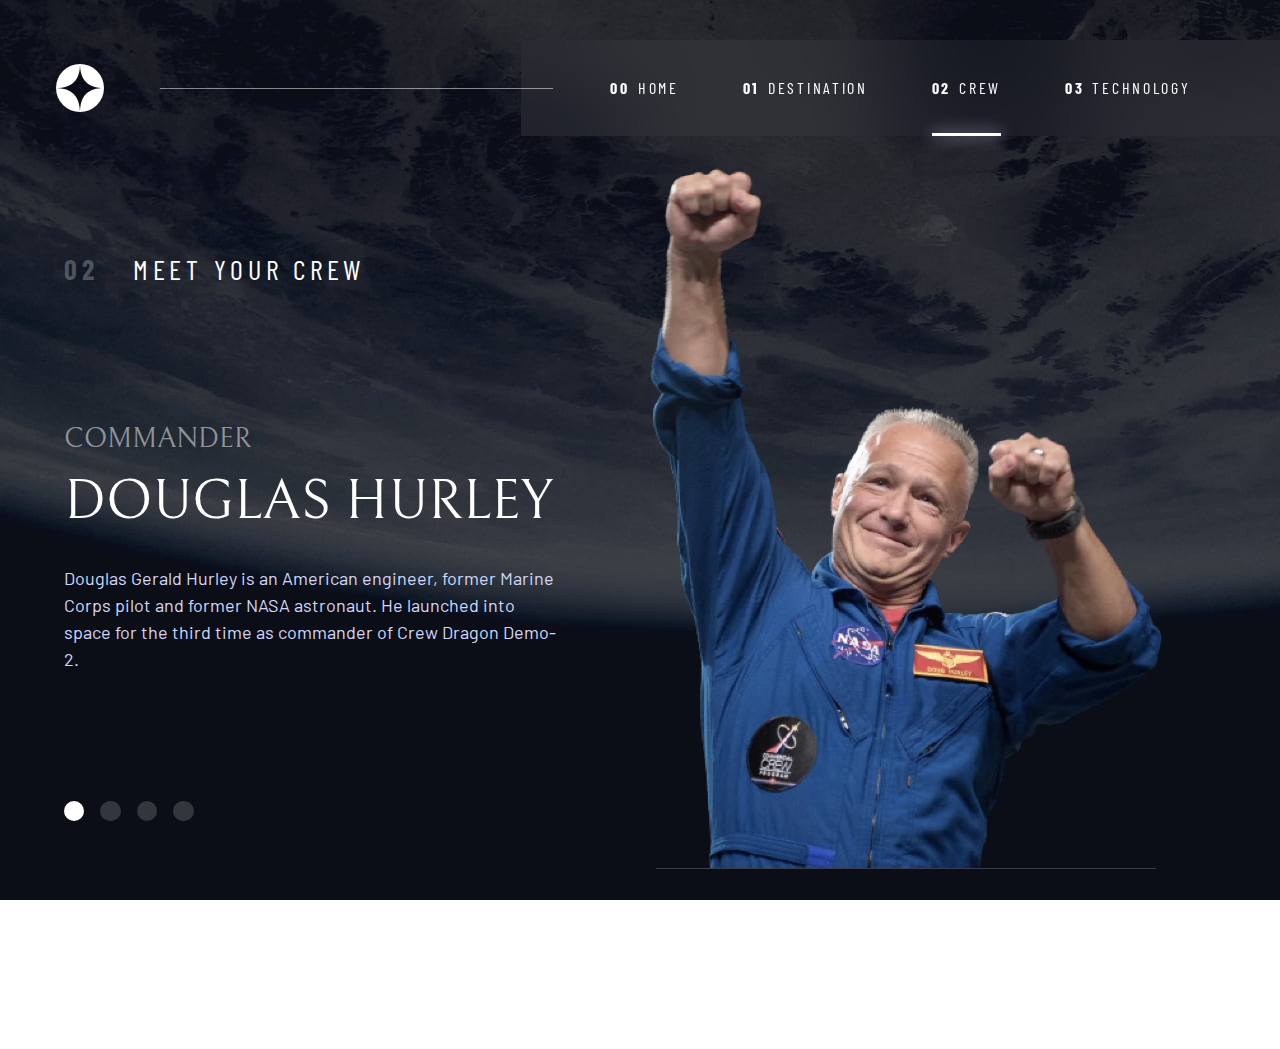
==== crew.html @ e9ac72f6 "complete the crew page" ====
<!DOCTYPE html>
<html lang="en">

<head>
  <meta charset="UTF-8">
  <meta name="viewport" content="width=device-width, initial-scale=1.0">
  <link rel="stylesheet" href="styles/styles.css">
  <link rel="icon" type="image/png" sizes="32x32" href="./assets/favicon-32x32.png">
  <script src="javascript/navigation.js" defer></script>
  <script src="javascript/destination.js" defer></script>
  <title>Frontend Mentor | Space tourism website</title>
</head>

  <body class="crew">
    <a href="#main-content" class="skip-to-content bg-white text-dark">Skip to main content</a>
    <header class="primary-header flex">
      <div>
        <!-- Must put the dimensions of images so the browser knows the aspect ratio-->
        <img src="assets/shared/logo.svg" class="logo" alt="White Circle Logo" width="40px" height="40px">
      </div>
      <!-- For accessibility we should always put the toggle button inside the nav element -->
      <nav role="navigation" aria-label="primary navigation">
        <button id='menu-trigger' class="menu-trigger click-target-helper" aria-controls="primary-navigation"
          aria-haspopup="true" aria-expanded="false" tabindex="0">
          <span class="sr-only">Open Menu</span>
        </button>
        <ul id="primary-navigation-list" class="primary-navigation-list underline-indicators  | flex">
          <li><a class="uppercase text-white letter-spacing-2" href="index.html"><span
                aria-hidden="true">00</span>Home</a> </li>
          <li ><a class=" uppercase text-white letter-spacing-2" href="destination.html"><span
                aria-hidden="true">01</span>Destination</a></li>
          <li class="active"><a class="uppercase text-white letter-spacing-2" href="crew.html"><span aria-hidden="true">02</span>Crew</a>
          </li>
          <li><a class="uppercase text-white letter-spacing-2" href="technology.html"><span
                aria-hidden="true">03</span>Technology</a></li>
        </ul>
      </nav>
    </header>
    <!-- every page must have a main element -->
    <main id="main-content" class="grid-container grid-container--crew | flow">
      <h1 class="numbered-title ff-sans-cond fs-500 uppercase text-white letter-spacing-1"><span aria-hidden="true">02</span>
  Meet your crew</h1>
      <picture class="crew-image width-100">
        <source srcset="assets/crew/image-douglas-hurley.webp" type="image/webp">
        <img src="assets/crew/image-douglas-hurley.png" alt="Moon in Space" width="514px" height="700px">
      </picture>
      <div class="dot-buttons | flex">
        <button class="dot-button" aria-selected="true"><span class="sr-only">Slide title</span></button>
        <button class="dot-button" aria-selected="false"><span class="sr-only">Slide title</span></button>
        <button class="dot-button" aria-selected="false"><span class="sr-only">Slide title</span></button>
        <button class="dot-button" aria-selected="false"><span class="sr-only">Slide title</span></button>
      </div>
      <article class="crew-meta | flow">
        <header class="flow" data-flow-size="space-1">
          <h2 class="fs-500 uppercase ff-serif text-white-50">Commander</h2>
          <p class="fs-700 uppercase ff-serif no-wrap">Douglas Hurley</p>
        </header>
        <p class="text-accent"> Douglas Gerald Hurley is an American engineer, former Marine Corps pilot
    and former NASA astronaut. He launched into space for the third time as
    commander of Crew Dragon Demo-2.</p>
      </article>

    </main>
  </body>
</html>
---- styles/styles.css ----
/* Box sizing rules */
*,
*::before,
*::after {
  -webkit-box-sizing: border-box;
          box-sizing: border-box;
}

/* Remove default margin */
* {
  margin: 0;
}

/* Avoid text overflow */
/* Remove list styles on ul, ol elements with a list role, which suggests default styling will be removed */
ul[role=list],
ol[role=list] {
  list-style: none;
}

/* Set core root defaults */
html:focus-within {
  scroll-behavior: smooth;
}

/* Set core body defaults */
html, body {
  height: 100%;
}

body {
  text-rendering: optimizeSpeed;
  -webkit-font-smoothing: antialiased;
}

/* A elements that don't have a class get default styles */
a:not([class]) {
  -webkit-text-decoration-skip: ink;
          text-decoration-skip-ink: auto;
}

/* Make images easier to work with */
img, picture, video, canvas, svg {
  max-width: 100%;
  display: block;
}

/* Inherit fonts for inputs and buttons */
input,
button,
textarea,
select {
  font: inherit;
}

button {
  padding: 0;
  border: none;
  background-color: none;
  cursor: pointer;
}

/* Remove all animations, transitions and smooth scroll for people that prefer not to see them */
@media (prefers-reduced-motion: reduce) {
  html:focus-within {
    scroll-behavior: auto;
  }

  *,
*::before,
*::after {
    -webkit-animation-duration: 0.01ms !important;
            animation-duration: 0.01ms !important;
    -webkit-animation-iteration-count: 1 !important;
            animation-iteration-count: 1 !important;
    -webkit-transition-duration: 0.01ms !important;
         -o-transition-duration: 0.01ms !important;
            transition-duration: 0.01ms !important;
    scroll-behavior: auto !important;
  }
}
:root {
  --phone-max: 37.4374em;
  --tab-port-min: 37.5em // 600px
  --tab-port-max: 56.1875em // 899px
  --desktop-min: 56.25em // 900px
  --desktop-max: 80em // 1280px ;
}

:root {
  --clr-dark-hsl: 230 35% 7%;
  --clr-accent-hsl: 231 77% 90%;
  --clr-white-hsl: 0 100% 100%;
  --clr-grey-blue-hsl: 231 15% 26%;
  --clr-dark: hsl(var(--clr-dark-hsl) / 1);
  --clr-accent: hsl(var(--clr-accent-hsl) / 1);
  --clr-white: hsl(var(--clr-white-hsl) / 1);
  --clr-grey-blue: hsl(var(--clr-grey-blue-hsl) / 1);
}

/* bellefair-regular - latin */
@font-face {
  font-family: "Bellefair";
  font-style: normal;
  font-weight: 400;
  font-display: swap;
  src: url("../../assets/fonts/bellefair/bellefair-v11-latin-regular.eot");
  /* IE9 Compat Modes */
  src: url("../../assets/fonts/bellefair/bellefair-v11-latin-regular.eot?#iefix") format("embedded-opentype"), url("../../assets/fonts/bellefair/bellefair-v11-latin-regular.woff2") format("woff2"), url("../../assets/fonts/bellefair/bellefair-v11-latin-regular.woff") format("woff"), url("../../assets/fonts/bellefair/bellefair-v11-latin-regular.ttf") format("truetype"), url("../../assets/fonts/bellefair/bellefair-v11-latin-regular.svg#Bellefair") format("svg");
  /* Legacy iOS */
}
/* barlow-condensed-regular - latin */
@font-face {
  font-family: "Barlow Condensed";
  font-style: normal;
  font-weight: 400;
  font-display: swap;
  src: url("../../assets/fonts/barlow-condensed/barlow-condensed-v11-latin-regular.eot");
  /* IE9 Compat Modes */
  src: url("../../assets/fonts/barlow-condensed/barlow-condensed-v11-latin-regular.eot?#iefix") format("embedded-opentype"), url("../../assets/fonts/barlow-condensed/barlow-condensed-v11-latin-regular.woff2") format("woff2"), url("../../assets/fonts/barlow-condensed/barlow-condensed-v11-latin-regular.woff") format("woff"), url("../../assets/fonts/barlow-condensed/barlow-condensed-v11-latin-regular.ttf") format("truetype"), url("../../assets/fonts/barlow-condensed/barlow-condensed-v11-latin-regular.svg#BarlowCondensed") format("svg");
  /* Legacy iOS */
}
/* barlow-regular - latin */
@font-face {
  font-family: "Barlow";
  font-style: normal;
  font-weight: 400;
  font-display: swap;
  src: url("../../assets/fonts/barlow/barlow-v11-latin-regular.eot");
  /* IE9 Compat Modes */
  src: url("../../assets/fonts/barlow/barlow-v11-latin-regular.eot?#iefix") format("embedded-opentype"), url("../../assets/fonts/barlow/barlow-v11-latin-regular.woff2") format("woff2"), url("../../assets/fonts/barlow/barlow-v11-latin-regular.woff") format("woff"), url("../../assets/fonts/barlow/barlow-v11-latin-regular.ttf") format("truetype"), url("../../assets/fonts/barlow/barlow-v11-latin-regular.svg#Barlow") format("svg");
  /* Legacy iOS */
}
/* barlow-condensed-700 - latin */
@font-face {
  font-family: "Barlow Condensed";
  font-style: normal;
  font-weight: 700;
  font-display: swap;
  src: url("../../assets/fonts/barlow-condensed-700/barlow-condensed-v11-latin-700.eot");
  /* IE9 Compat Modes */
  src: local(""), url("../../assets/fonts/barlow-condensed-700/barlow-condensed-v11-latin-700.eot?#iefix") format("embedded-opentype"), url("../../assets/fonts/barlow-condensed-700/barlow-condensed-v11-latin-700.woff2") format("woff2"), url("../../assets/fonts/barlow-condensed-700/barlow-condensed-v11-latin-700.woff") format("woff"), url("../../assets/fonts/barlow-condensed-700/barlow-condensed-v11-latin-700.ttf") format("truetype"), url("../../assets/fonts/barlow-condensed-700/barlow-condensed-v11-latin-700.svg#BarlowCondensed") format("svg");
  /* Legacy iOS */
}
:root {
  --font-sans: system-ui,-apple-system,"Segoe UI","Roboto","Ubuntu","Cantarell","Noto Sans", sans-serif;
  --font-serif: "Old Style", "Apple Garamond", "Baskerville", "Times New Roman", "Droid Serif", "Times", "Source Serif Pro", "serif", "Apple Color Emoji", "Segoe UI Emoji", "Segoe UI Symbol";
  --ff-serif: "Bellefair", var(--font-serif);
  --ff-sans-cond: "Barlow Condensed", var(--font-sans);
  --ff-sans-normal: "Barlow", var(--font-sans);
  --fs-900: clamp(5rem, 8.5vw + 1rem, 9.375rem);
  --fs-800: 3.55rem;
  --fs-750: 1.75rem;
  --fs-700: 1.5rem;
  --fs-600: 1.25rem;
  --fs-500: 1rem;
  --fs-400: 0.9375rem;
  --fs-300: 0.875rem;
  --fs-200: 0.875rem;
  --letter-spacing-large: 2.7px;
  --letter-spacing-med: 2.7px;
  --letter-spacing-sm: 2.35px;
  --letter-spacing-xs: 1.25px;
  --fw-normal: 400;
  --fw-bold: 700;
}
@media (min-width: 37.5em) {
  :root {
    --fs-900: 9.375rem;
    --fs-800: 5rem;
    --fs-700: 2.5rem;
    --fs-600: 2rem;
    --fs-500: 1.25rem;
    --fs-400: 1rem;
    --fs-300: 1rem;
    --letter-spacing-large: 3.38px;
    --letter-spacing-med: 2.36px;
    --letter-spacing-sm: 2.35px;
    --letter-spacing-xs: 2px;
  }
}
@media (min-width: 56.25em) {
  :root {
    --fs-800: 6.25rem;
    --fs-700: 3.5rem;
    --fs-500: 1.75rem;
    --fs-400: 1.125rem;
    --letter-spacing-large: 4.75px;
    --letter-spacing-med: 2.7px;
    --letter-spacing-sm: 2.35px;
  }
}

h1, h2, h3, h4, h5, h6 {
  font-weight: var(--fw-normal);
}

/* typography */
.ff-serif {
  font-family: var(--ff-serif);
}

.ff-sans-cond {
  font-family: var(--ff-sans-cond);
}

.ff-sans-normal {
  font-family: var(--ff-sans-normal);
}

.letter-spacing-1 {
  letter-spacing: var(--letter-spacing-large);
}

.letter-spacing-2 {
  letter-spacing: var(--letter-spacing-med);
}

.letter-spacing-3 {
  letter-spacing: var(--letter-spacing-sm);
}

.uppercase {
  text-transform: uppercase;
}

.fs-900 {
  font-size: var(--fs-900);
}

.fs-800 {
  font-size: var(--fs-800);
}

.fs-750 {
  font-size: var(--fs-750);
}

.fs-700 {
  font-size: var(--fs-700);
}

.fs-600 {
  font-size: var(--fs-600);
}

.fs-500 {
  font-size: var(--fs-500);
}

.fs-400 {
  font-size: var(--fs-400);
}

.fs-300 {
  font-size: var(--fs-300);
}

.fs-200 {
  font-size: var(--fs-200);
}

.fw-normal {
  font-weight: var(--fw-normal);
}

.fw-bold {
  font-weight: var(--fw-bold);
}

.fs-900,
.fs-800,
.fs-700,
.fs-600 {
  line-height: 1.1;
}

a {
  color: currentColor;
}

.no-wrap {
  white-space: nowrap;
}

:root {
  --duration-fast: 200ms;
  --duration-med: 300ms;
  --duration-slow: 600ms;
}

.flex {
  display: -webkit-box;
  display: -ms-flexbox;
  display: flex;
  gap: var(--gap, 1rem);
}

.grid {
  display: grid;
  gap: var(--gap, 1rem);
}

.d-block {
  display: block;
}

.width-100 {
  width: 100%;
}

.container {
  padding-inline: 2em;
  max-width: 80rem;
  margin-inline: auto;
}

.sr-only {
  position: absolute;
  overflow: hidden;
  clip: rect(0 0 0 0);
  height: 1px;
  width: 1px;
  margin: -1px;
  padding: 0;
  border: 0;
  white-space: nowrap;
}

.click-target-helper {
  position: relative;
}
.click-target-helper::after {
  --click-target-minimum: 44px;
  --inset-by: min(
    0px,
    calc((100% - var(--click-target-minimum)) / 2)
  );
  content: "";
  position: absolute;
  top: var(--inset-by);
  left: var(--inset-by);
  right: var(--inset-by);
  bottom: var(--inset-by);
}

.bg-dark {
  background-color: hsl(var(--clr-dark-hsl)/var(--alpha, 1));
}

.bg-accent {
  background-color: hsl(var(--clr-accent-hsl)/var(--alpha, 1));
}

.bg-white {
  background-color: hsl(var(--clr-white-hsl)/var(--alpha, 1));
}

.bg-transparent {
  background-color: transparent;
}

.text-dark {
  color: hsl(var(--clr-dark-hsl));
}

.text-accent {
  color: hsl(var(--clr-accent-hsl));
}

.text-white {
  color: hsl(var(--clr-white-hsl));
}

.text-white-25 {
  color: hsl(var(--clr-white-hsl)/0.25);
}

.text-white-50 {
  color: hsl(var(--clr-white-hsl)/0.5);
}

:root {
  --layer-1: 1;
  --layer-2: 2;
  --layer-3: 3;
  --layer-4: 4;
  --layer-5: 5;
  --layer-important:2147483647;
}

.layer-1 {
  z-index: var(--layer-1);
}

.layer-2 {
  z-index: var(--layer-2);
}

.layer-3 {
  z-index: var(--layer-3);
}

.layer-4 {
  z-index: var(--layer-4);
}

.layer-5 {
  z-index: var(--layer-5);
}

.layer-important {
  z-index: var(--layer-important);
}

a:focus-visible,
.focus-visible {
  outline: 1px solid var(--clr-accent);
  outline-offset: 5px;
}

.justif-self-end {
  justify-self: end;
}

.flow > * + * {
  margin-top: var(--flow-space, 1em);
}

[data-flow-size=space-1] {
  --flow-space: 0.2em;
}

[data-flow-size=space-2] {
  --flow-space: 0.4em;
}

body {
  background-color: var(--clr-dark);
  color: var(--clr-white);
  font-family: var(--ff-sans-normal);
  font-size: var(--fs-400);
  font-weight: var(--fw-normal);
  line-height: 1.5;
  display: grid;
  grid-template-rows: -webkit-min-content 1fr;
  grid-template-rows: min-content 1fr;
  background: var(--bg-image) 0/cover fixed;
  overflow-x: hidden;
}

.primary-header {
  -webkit-box-align: center;
      -ms-flex-align: center;
          align-items: center;
  -webkit-box-pack: justify;
      -ms-flex-pack: justify;
          justify-content: space-between;
}
@media (min-width: 56.25em) {
  .primary-header {
    margin-top: 2.5rem;
    --gap: 0;
  }
  .primary-header::after {
    content: "";
    display: block;
    margin-right: -2rem;
    z-index: var(--layer-5);
    height: 1px;
    width: 100%;
    background: hsl(var(--clr-white-hsl)/0.5);
    -webkit-box-ordinal-group: 1;
        -ms-flex-order: 0;
            order: 0;
  }
  .primary-header nav {
    -webkit-box-ordinal-group: 2;
        -ms-flex-order: 1;
            order: 1;
  }
}

.numbered-title {
  font-family: var(--ff-sans-cond);
  font-size: var(--fs-500);
  letter-spacing: 4.72px;
  text-transform: uppercase;
}
.numbered-title span {
  color: hsl(var(--clr-white-hsl)/0.25);
  margin-right: 0.85em;
  font-weight: var(--fw-bold);
}

.btn-large {
  --btn-size: 7.5em;
  isolation: isolate;
  position: relative;
  display: inline-grid;
  place-content: center;
  letter-spacing: var(--letter-spacing-xs);
  width: var(--btn-size);
  height: var(--btn-size);
  border-radius: 50%;
  text-decoration: none;
}
.btn-large::before {
  content: "";
  opacity: 0;
  position: absolute;
  inset: 0;
  background: hsl(var(--clr-white-hsl)/0.13);
  border-radius: inherit;
  --anim-duration: var(--duration-slow);
  -webkit-transition: opacity var(--anim-duration) linear, -webkit-transform calc(1.5 * var(--anim-duration)) ease-out;
  transition: opacity var(--anim-duration) linear, -webkit-transform calc(1.5 * var(--anim-duration)) ease-out;
  -o-transition: opacity var(--anim-duration) linear, transform calc(1.5 * var(--anim-duration)) ease-out;
  transition: opacity var(--anim-duration) linear, transform calc(1.5 * var(--anim-duration)) ease-out;
  transition: opacity var(--anim-duration) linear, transform calc(1.5 * var(--anim-duration)) ease-out, -webkit-transform calc(1.5 * var(--anim-duration)) ease-out;
  z-index: -1;
}
.btn-large:hover::before, .btn-large:focus::before {
  opacity: 1;
  -webkit-transform: scale(1.64);
      -ms-transform: scale(1.64);
          transform: scale(1.64);
  --anim-duration: var(--duration-fast);
}
@media (min-width: 37.5em) {
  .btn-large {
    --btn-size: 7.5625em;
  }
}
@media (min-width: 56.25em) {
  .btn-large {
    --btn-size: 8.5625em;
  }
}

.tab-button[aria-selected=true] {
  color: var(--clr-white);
}

.dot-button {
  --dot-size: clamp(0.35rem, 0.8vw, 0.8rem);
  padding: var(--dot-size);
  border-radius: 50%;
  background: transparent;
  -webkit-box-shadow: inset 0px 0px 0px var(--dot-size) hsl(var(--clr-white-hsl)/0.17);
          box-shadow: inset 0px 0px 0px var(--dot-size) hsl(var(--clr-white-hsl)/0.17);
  will-change: box-shadow;
  -webkit-transition: -webkit-box-shadow var(--anim-duration, var(--duration-med)) ease-out;
  transition: -webkit-box-shadow var(--anim-duration, var(--duration-med)) ease-out;
  -o-transition: box-shadow var(--anim-duration, var(--duration-med)) ease-out;
  transition: box-shadow var(--anim-duration, var(--duration-med)) ease-out;
  transition: box-shadow var(--anim-duration, var(--duration-med)) ease-out, -webkit-box-shadow var(--anim-duration, var(--duration-med)) ease-out;
}
.dot-button:hover {
  -webkit-box-shadow: inset 0px 0px 0px var(--dot-size) hsl(var(--clr-white-hsl)/0.25);
          box-shadow: inset 0px 0px 0px var(--dot-size) hsl(var(--clr-white-hsl)/0.25);
  --anim-duration: var(--duration-fast);
}

.dot-button[aria-selected=true] {
  background-color: var(--clr-white);
}

.number-button {
  position: relative;
  --button-size: 2.5em;
  font-family: var(--ff-serif);
  font-size: var(--fs-600);
  color: var(--clr-white);
  border-radius: 50%;
  width: var(--button-size);
  height: var(--button-size);
  background-color: var(--clr-dark);
  -webkit-box-shadow: 0px 0px 0px 1px hsl(var(--clr-white-hsl)/0.25);
          box-shadow: 0px 0px 0px 1px hsl(var(--clr-white-hsl)/0.25);
  will-change: box-shadow;
  -webkit-transition: -webkit-box-shadow var(--duration-med) ease-out;
  transition: -webkit-box-shadow var(--duration-med) ease-out;
  -o-transition: box-shadow var(--duration-med) ease-out;
  transition: box-shadow var(--duration-med) ease-out;
  transition: box-shadow var(--duration-med) ease-out, -webkit-box-shadow var(--duration-med) ease-out;
}
.number-button:hover, .number-button:focus {
  -webkit-box-shadow: 0px 0px 0px 1px var(--clr-white);
          box-shadow: 0px 0px 0px 1px var(--clr-white);
}
.number-button[aria-selected=true] {
  color: var(--clr-dark);
  background-color: var(--clr-white);
  -webkit-box-shadow: 0px 0px 0px 1px hsl(var(--clr-white-hsl));
          box-shadow: 0px 0px 0px 1px hsl(var(--clr-white-hsl));
}

[aria-label="primary navigation"] {
  z-index: var(--layer-4);
}
[aria-label="primary navigation"] .menu-trigger {
  display: none;
}
[aria-label="primary navigation"] .primary-navigation-list {
  --underline-gap: 2.25rem;
  --gap: 8.5625rem;
  font-size: var(--fs-300);
  font-family: var(--ff-sans-cond);
  list-style: none;
  background: hsl(var(--clr-dark-hsl)/0.95);
}
@supports ((-webkit-backdrop-filter: blur(40px)) or (backdrop-filter: blur(40px))) {
  [aria-label="primary navigation"] .primary-navigation-list {
    -webkit-backdrop-filter: blur(40px);
            backdrop-filter: blur(40px);
    background: hsl(var(--clr-white-hsl)/0.04);
  }
}
[aria-label="primary navigation"] .primary-navigation-list a {
  text-decoration: none;
}
[aria-label="primary navigation"] .primary-navigation-list a span {
  font-weight: var(--fw-bold);
  margin-right: 0.5em;
}
@media (max-width: 37.4374em) {
  [aria-label="primary navigation"] .menu-trigger {
    display: block;
    position: absolute;
    top: 2rem;
    right: 1.5rem;
    z-index: var(--layer-5);
    background: transparent;
    background-image: url(../../assets/shared/icon-hamburger.svg);
    background-repeat: no-repeat;
    background-position: center;
    --bg-size: 1.5rem;
    width: var(--bg-size);
    height: var(--bg-size);
  }
  [aria-label="primary navigation"] .menu-trigger:focus-visible {
    outline: 2px solid var(--clr-accent);
    outline-offset: 5px;
  }
  [aria-label="primary navigation"] .menu-trigger[aria-expanded=true] {
    background-image: url(../../assets/shared/icon-close.svg);
  }
  [aria-label="primary navigation"] .menu-trigger[aria-expanded=true] ~ .primary-navigation-list {
    -webkit-transform: translateX(0);
        -ms-transform: translateX(0);
            transform: translateX(0);
  }
  [aria-label="primary navigation"] .primary-navigation-list {
    font-size: var(--fs-500);
    position: fixed;
    inset: 0 0 0 30%;
    padding-block: min(20rem, 18vh);
    -webkit-box-orient: vertical;
    -webkit-box-direction: normal;
        -ms-flex-direction: column;
            flex-direction: column;
    -webkit-transform: translateX(100%);
        -ms-transform: translateX(100%);
            transform: translateX(100%);
    -webkit-transition: visibility 0s 200ms, -webkit-transform 200ms ease-out;
    transition: visibility 0s 200ms, -webkit-transform 200ms ease-out;
    -o-transition: transform 200ms ease-out, visibility 0s 200ms;
    transition: transform 200ms ease-out, visibility 0s 200ms;
    transition: transform 200ms ease-out, visibility 0s 200ms, -webkit-transform 200ms ease-out;
    --gap: 1rem;
  }
  [aria-label="primary navigation"] .primary-navigation-list.underline-indicators > * {
    --underline-gap: 0.3rem;
  }
  [aria-label="primary navigation"] .primary-navigation-list.underline-indicators > *::before {
    height: 100%;
    width: 4px;
    right: 0;
  }
}
@media (min-width: 37.5em) {
  [aria-label="primary navigation"] .primary-navigation-list {
    padding-inline: clamp(3rem, 7vw, 7.75rem);
    --gap: clamp(3rem, 5vw, 4.5rem);
  }
}
@media (min-width: 37.5em) and (max-width: 56.1875em) {
  [aria-label="primary navigation"] .primary-navigation-list span {
    display: none;
  }
}

.underline-indicators > *,
.underline-indicator {
  cursor: pointer;
  position: relative;
  padding-block: var(--underline-gap, 0.6rem);
  background-color: transparent;
}
.underline-indicators > *::before,
.underline-indicator::before {
  content: "";
  position: absolute;
  width: 100%;
  height: 3px;
  bottom: 0;
  opacity: 0;
  -webkit-transform: scaleX(0);
      -ms-transform: scaleX(0);
          transform: scaleX(0);
  background-color: hsl(var(--clr-white-hsl)/0.52);
  --anim-duration: var(--duration-slow);
  -webkit-transition: opacity var(--anim-duration) linear, -webkit-transform var(--anim-duration) ease-out;
  transition: opacity var(--anim-duration) linear, -webkit-transform var(--anim-duration) ease-out;
  -o-transition: opacity var(--anim-duration) linear, transform var(--anim-duration) ease-out;
  transition: opacity var(--anim-duration) linear, transform var(--anim-duration) ease-out;
  transition: opacity var(--anim-duration) linear, transform var(--anim-duration) ease-out, -webkit-transform var(--anim-duration) ease-out;
}
.underline-indicators > *:hover::before, .underline-indicators > *:focus:before,
.underline-indicator:hover::before,
.underline-indicator:focus:before {
  opacity: 1;
  -webkit-transform: scaleX(1);
      -ms-transform: scaleX(1);
          transform: scaleX(1);
  --anim-duration: var(--duration-fast);
}
.underline-indicators > *[aria-selected=true]::before, .underline-indicators > *.active::before,
.underline-indicator[aria-selected=true]::before,
.underline-indicator.active::before {
  opacity: 1;
  -webkit-transform: scaleX(1);
      -ms-transform: scaleX(1);
          transform: scaleX(1);
  -webkit-box-shadow: 0px 0px 1em var(--clr-accent);
          box-shadow: 0px 0px 1em var(--clr-accent);
  background-color: hsl(var(--clr-white-hsl)/1);
}

.logo {
  --logo-size: 40px;
  min-width: var(--logo-size);
  min-height: var(--logo-size);
  margin: 24px clamp(1.5rem, 5vw, 3.5rem);
}

@media (min-width: 37.5em) {
  .logo {
    --logo-size: 48px;
  }
}
.skip-to-content {
  position: absolute;
  padding: 1rem;
  border-radius: 8px;
  z-index: var(--layer-important);
  -webkit-transform: translateY(-100%);
      -ms-transform: translateY(-100%);
          transform: translateY(-100%);
  -webkit-transition: -webkit-transform var(--duration-fast) ease-out;
  transition: -webkit-transform var(--duration-fast) ease-out;
  -o-transition: transform var(--duration-fast) ease-out;
  transition: transform var(--duration-fast) ease-out;
  transition: transform var(--duration-fast) ease-out, -webkit-transform var(--duration-fast) ease-out;
}

.skip-to-content:focus {
  -webkit-transform: translateY(0);
      -ms-transform: translateY(0);
          transform: translateY(0);
}

.grid-container {
  text-align: center;
  display: grid;
  place-items: center;
  padding-inline: 1.5rem;
  padding-bottom: 3rem;
}
.grid-container > * {
  max-width: 50ch;
}
@media (min-width: 56.25em) {
  .grid-container {
    text-align: left;
    -webkit-column-gap: var(--container-gap, 2rem);
       -moz-column-gap: var(--container-gap, 2rem);
            column-gap: var(--container-gap, 2rem);
    grid-template-columns: minmax(0.5rem, 1fr) repeat(2, minmax(0, 40rem)) minmax(0.5rem, 1fr);
    padding-bottom: max(5rem, 20vh);
  }
}
@media (min-width: 56.25em) {
  .grid-container[data-style=home] {
    -webkit-box-align: end;
        -ms-flex-align: end;
            align-items: end;
  }
  .grid-container[data-style=home] > :first-child {
    grid-column: 2;
  }
  .grid-container[data-style=home] > :last-child {
    grid-column: 3;
  }
  .grid-container[data-style=home] > :last-child {
    justify-self: end;
  }
}
.grid-container--destination {
  --flow-space: 2rem;
  grid-template-areas: "title" "image" "tabs" "content";
}
.grid-container--destination .numbered-title {
  align-self: start;
  grid-area: title;
}
.grid-container--destination .planet-image {
  grid-area: image;
  display: grid;
  place-content: center;
}
.grid-container--destination .planet-image img {
  height: auto;
  max-width: 40vw;
}
.grid-container--destination .tab-buttons {
  grid-area: tabs;
  --gap: min(3vw, 2rem);
}
.grid-container--destination .destination-info {
  grid-area: content;
}
.grid-container--destination .destination-meta {
  -webkit-box-orient: vertical;
  -webkit-box-direction: normal;
      -ms-flex-direction: column;
          flex-direction: column;
  border-top: 1px solid var(--clr-grey-blue);
  padding-top: 2.5rem;
  margin-top: 2.5rem;
}
.grid-container--destination .destination-meta p {
  font-size: var(--fs-750);
}
@media (min-width: 37.5em) and (max-width: 56.1875em) {
  .grid-container--destination .destination-info {
    max-width: 65ch;
  }
}
@media (min-width: 37.5em) {
  .grid-container--destination .numbered-title {
    justify-self: start;
    margin-top: max(2rem, 5vw);
  }
  .grid-container--destination .destination-meta {
    -webkit-box-orient: horizontal;
    -webkit-box-direction: normal;
        -ms-flex-direction: row;
            flex-direction: row;
    -webkit-box-pack: space-evenly;
        -ms-flex-pack: space-evenly;
            justify-content: space-evenly;
  }
}
@media (min-width: 56.25em) {
  .grid-container--destination {
    justify-items: start;
    -ms-flex-line-pack: start;
        align-content: start;
    grid-template-areas: ". title title ." ". image tabs ." ". image content .";
  }
  .grid-container--destination .planet-image {
    justify-self: center;
  }
  .grid-container--destination .destination-meta {
    -webkit-box-pack: start;
        -ms-flex-pack: start;
            justify-content: start;
    --gap: min(8vw, 6rem);
  }
}
.grid-container--crew {
  --flow-space: 2rem;
  grid-template-areas: "title" "image" "tabs" "content";
}
.grid-container--crew .numbered-title {
  grid-area: title;
}
.grid-container--crew .crew-image {
  grid-area: image;
  display: grid;
  place-content: center;
  border-bottom: 1px solid var(--clr-grey-blue);
}
.grid-container--crew .crew-image img {
  height: auto;
  max-width: 50vw;
}
.grid-container--crew .dot-buttons {
  grid-area: tabs;
}
.grid-container--crew .crew-meta {
  grid-area: content;
}
@media (min-width: 37.5em) {
  .grid-container--crew {
    grid-template-areas: "title" "content" "tabs" "image";
  }
  .grid-container--crew .numbered-title {
    margin-top: max(2rem, 5vw);
    justify-self: start;
  }
  .grid-container--crew .crew-image {
    -ms-flex-item-align: end;
        align-self: end;
  }
}
@media (min-width: 56.25em) {
  .grid-container--crew {
    grid-template-areas: ". title image ." ". content image ." ". tabs image .";
    justify-items: start;
  }
}

.home {
  --bg-image: url(../../assets/home/background-home-mobile.jpg);
}
@media (min-width: 37.5em) {
  .home {
    --bg-image: url(../../assets/home/background-home-tablet.jpg);
  }
}
@media (min-width: 56.25em) {
  .home {
    --bg-image: url(../../assets/home/background-home-desktop.jpg);
  }
}

.destination {
  --bg-image: url(../../assets/destination/background-destination-mobile.jpg);
}
@media (min-width: 37.5em) {
  .destination {
    --bg-image: url(../../assets/destination/background-destination-tablet.jpg);
  }
}
@media (min-width: 56.25em) {
  .destination {
    --bg-image: url(../../assets/destination/background-destination-desktop.jpg);
  }
}

.crew {
  --bg-image: url(../../assets/crew/background-crew-mobile.jpg);
}
@media (min-width: 37.5em) {
  .crew {
    --bg-image: url(../../assets/crew/background-crew-tablet.jpg);
  }
}
@media (min-width: 56.25em) {
  .crew {
    --bg-image: url(../../assets/crew/background-crew-desktop.jpg);
  }
}
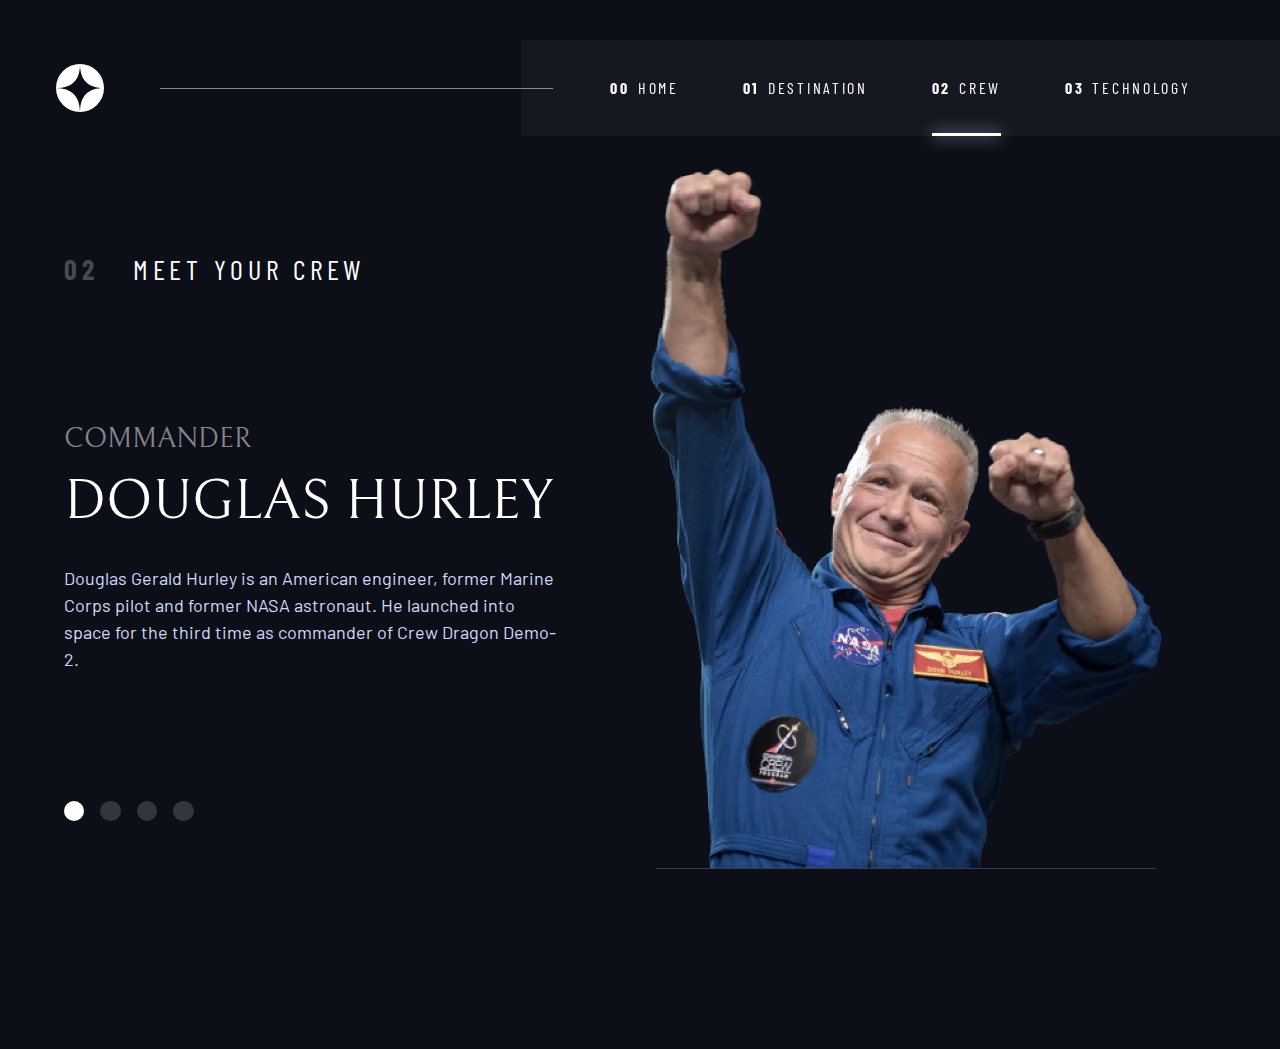
==== commit b7016df7: "refactor to improve website" ====
--- a/crew.html
+++ b/crew.html
@@ -7,19 +7,19 @@
   <link rel="stylesheet" href="styles/styles.css">
   <link rel="icon" type="image/png" sizes="32x32" href="./assets/favicon-32x32.png">
   <script src="javascript/navigation.js" defer></script>
-  <script src="javascript/destination.js" defer></script>
+  <script src="javascript/tabs.js" defer></script>
   <title>Frontend Mentor | Space tourism website</title>
 </head>
 
   <body class="crew">
-    <a href="#main-content" class="skip-to-content bg-white text-dark">Skip to main content</a>
+    <a href="#main-content" class="skip-to-content bg-white text-dark" tabindex="0">Skip to main content</a>
     <header class="primary-header flex">
       <div>
         <!-- Must put the dimensions of images so the browser knows the aspect ratio-->
         <img src="assets/shared/logo.svg" class="logo" alt="White Circle Logo" width="40px" height="40px">
       </div>
       <!-- For accessibility we should always put the toggle button inside the nav element -->
-      <nav role="navigation" aria-label="primary navigation">
+      <nav role="navigation" aria-label="primary">
         <button id='menu-trigger' class="menu-trigger click-target-helper" aria-controls="primary-navigation"
           aria-haspopup="true" aria-expanded="false" tabindex="0">
           <span class="sr-only">Open Menu</span>
@@ -37,25 +37,25 @@
       </nav>
     </header>
     <!-- every page must have a main element -->
-    <main id="main-content" class="grid-container grid-container--crew | flow">
+    <main id="main-content" class="grid-container grid-container--crew | flow" tabindex="-1">
       <h1 class="numbered-title ff-sans-cond fs-500 uppercase text-white letter-spacing-1"><span aria-hidden="true">02</span>
   Meet your crew</h1>
       <picture class="crew-image width-100">
-        <source srcset="assets/crew/image-douglas-hurley.webp" type="image/webp">
-        <img src="assets/crew/image-douglas-hurley.png" alt="Moon in Space" width="514px" height="700px">
+        <source srcset="assets/crew/image-douglas-hurley.webp" type="image/webp" data-field="webp">
+        <img src="assets/crew/image-douglas-hurley.png" alt="Moon in Space" width="514px" height="700px" data-field="png">
       </picture>
-      <div class="dot-buttons | flex">
-        <button class="dot-button" aria-selected="true"><span class="sr-only">Slide title</span></button>
-        <button class="dot-button" aria-selected="false"><span class="sr-only">Slide title</span></button>
-        <button class="dot-button" aria-selected="false"><span class="sr-only">Slide title</span></button>
-        <button class="dot-button" aria-selected="false"><span class="sr-only">Slide title</span></button>
+      <div class="dot-buttons | flex" data-section="crew" role="tablist" aria-label="crew list">
+        <button role="tab" class="dot-button" aria-selected="true" aria-controls="Douglas Hurley tab" data-selected="Douglas Hurley"><span class="sr-only">Douglas Hurley</span></button>
+        <button role="tab" class="dot-button" aria-selected="false" aria-controls="Mark Shuttleworth tab" data-selected="Mark Shuttleworth"><span class="sr-only">Mark Shuttlewort</span></button>
+        <button role="tab" class="dot-button" aria-selected="false" aria-controls="Victor Glover tab" data-selected="Victor Glover"><span class="sr-only">Victor Glover</span></button>
+        <button role="tab" class="dot-button" aria-selected="false" aria-controls="Anousheh Ansari tab" data-selected="Anousheh Ansari"><span class="sr-only">Anousheh Ansari</span></button>
       </div>
       <article class="crew-meta | flow">
-        <header class="flow" data-flow-size="space-1">
-          <h2 class="fs-500 uppercase ff-serif text-white-50">Commander</h2>
-          <p class="fs-700 uppercase ff-serif no-wrap">Douglas Hurley</p>
+        <header class="flow flow-space-small">
+          <h2 class="fs-500 uppercase ff-serif text-white-50" data-field="role">Commander</h2>
+          <p class="fs-700 uppercase ff-serif no-wrap" data-field="name">Douglas Hurley</p>
         </header>
-        <p class="text-accent"> Douglas Gerald Hurley is an American engineer, former Marine Corps pilot
+        <p class="text-accent" data-field="bio"> Douglas Gerald Hurley is an American engineer, former Marine Corps pilot
     and former NASA astronaut. He launched into space for the third time as
     commander of Crew Dragon Demo-2.</p>
       </article>
--- a/styles/styles.css
+++ b/styles/styles.css
@@ -166,7 +166,6 @@
 }
 @media (min-width: 37.5em) {
   :root {
-    --fs-900: 9.375rem;
     --fs-800: 5rem;
     --fs-700: 2.5rem;
     --fs-600: 2rem;
@@ -427,11 +426,11 @@
   margin-top: var(--flow-space, 1em);
 }
 
-[data-flow-size=space-1] {
+.flow-space-small {
   --flow-space: 0.2em;
 }
 
-[data-flow-size=space-2] {
+.flow-space-med {
   --flow-space: 0.4em;
 }
 
@@ -445,7 +444,7 @@
   display: grid;
   grid-template-rows: -webkit-min-content 1fr;
   grid-template-rows: min-content 1fr;
-  background: var(--bg-image) 0/cover fixed;
+  background-image: var(--bg-image) 0/cover fixed;
   overflow-x: hidden;
 }
 
@@ -596,13 +595,13 @@
           box-shadow: 0px 0px 0px 1px hsl(var(--clr-white-hsl));
 }
 
-[aria-label="primary navigation"] {
+[aria-label=primary] {
   z-index: var(--layer-4);
 }
-[aria-label="primary navigation"] .menu-trigger {
+[aria-label=primary] .menu-trigger {
   display: none;
 }
-[aria-label="primary navigation"] .primary-navigation-list {
+[aria-label=primary] .primary-navigation-list {
   --underline-gap: 2.25rem;
   --gap: 8.5625rem;
   font-size: var(--fs-300);
@@ -611,21 +610,21 @@
   background: hsl(var(--clr-dark-hsl)/0.95);
 }
 @supports ((-webkit-backdrop-filter: blur(40px)) or (backdrop-filter: blur(40px))) {
-  [aria-label="primary navigation"] .primary-navigation-list {
+  [aria-label=primary] .primary-navigation-list {
     -webkit-backdrop-filter: blur(40px);
             backdrop-filter: blur(40px);
     background: hsl(var(--clr-white-hsl)/0.04);
   }
 }
-[aria-label="primary navigation"] .primary-navigation-list a {
+[aria-label=primary] .primary-navigation-list a {
   text-decoration: none;
 }
-[aria-label="primary navigation"] .primary-navigation-list a span {
+[aria-label=primary] .primary-navigation-list a span {
   font-weight: var(--fw-bold);
   margin-right: 0.5em;
 }
 @media (max-width: 37.4374em) {
-  [aria-label="primary navigation"] .menu-trigger {
+  [aria-label=primary] .menu-trigger {
     display: block;
     position: absolute;
     top: 2rem;
@@ -639,19 +638,19 @@
     width: var(--bg-size);
     height: var(--bg-size);
   }
-  [aria-label="primary navigation"] .menu-trigger:focus-visible {
+  [aria-label=primary] .menu-trigger:focus-visible {
     outline: 2px solid var(--clr-accent);
     outline-offset: 5px;
   }
-  [aria-label="primary navigation"] .menu-trigger[aria-expanded=true] {
+  [aria-label=primary] .menu-trigger[aria-expanded=true] {
     background-image: url(../../assets/shared/icon-close.svg);
   }
-  [aria-label="primary navigation"] .menu-trigger[aria-expanded=true] ~ .primary-navigation-list {
+  [aria-label=primary] .menu-trigger[aria-expanded=true] ~ .primary-navigation-list {
     -webkit-transform: translateX(0);
         -ms-transform: translateX(0);
             transform: translateX(0);
   }
-  [aria-label="primary navigation"] .primary-navigation-list {
+  [aria-label=primary] .primary-navigation-list {
     font-size: var(--fs-500);
     position: fixed;
     inset: 0 0 0 30%;
@@ -670,23 +669,23 @@
     transition: transform 200ms ease-out, visibility 0s 200ms, -webkit-transform 200ms ease-out;
     --gap: 1rem;
   }
-  [aria-label="primary navigation"] .primary-navigation-list.underline-indicators > * {
+  [aria-label=primary] .primary-navigation-list.underline-indicators > * {
     --underline-gap: 0.3rem;
   }
-  [aria-label="primary navigation"] .primary-navigation-list.underline-indicators > *::before {
+  [aria-label=primary] .primary-navigation-list.underline-indicators > *::before {
     height: 100%;
     width: 4px;
     right: 0;
   }
 }
 @media (min-width: 37.5em) {
-  [aria-label="primary navigation"] .primary-navigation-list {
+  [aria-label=primary] .primary-navigation-list {
     padding-inline: clamp(3rem, 7vw, 7.75rem);
     --gap: clamp(3rem, 5vw, 4.5rem);
   }
 }
 @media (min-width: 37.5em) and (max-width: 56.1875em) {
-  [aria-label="primary navigation"] .primary-navigation-list span {
+  [aria-label=primary] .primary-navigation-list span {
     display: none;
   }
 }
@@ -792,18 +791,18 @@
   }
 }
 @media (min-width: 56.25em) {
-  .grid-container[data-style=home] {
+  .grid-container--home {
     -webkit-box-align: end;
         -ms-flex-align: end;
             align-items: end;
   }
-  .grid-container[data-style=home] > :first-child {
+  .grid-container--home > :first-child {
     grid-column: 2;
   }
-  .grid-container[data-style=home] > :last-child {
+  .grid-container--home > :last-child {
     grid-column: 3;
   }
-  .grid-container[data-style=home] > :last-child {
+  .grid-container--home > :last-child {
     justify-self: end;
   }
 }
@@ -922,6 +921,65 @@
     justify-items: start;
   }
 }
+.grid-container--tech {
+  padding-inline: 0;
+  --flow-space: 2rem;
+  -ms-flex-line-pack: start;
+      align-content: start;
+  grid-template-columns: clamp(1.5rem, 5vw, 3.5rem) 1fr clamp(1.5rem, 5vw, 3.5rem);
+  grid-template-areas: ". title ." "image image image" ". tabs ." ". content .";
+}
+.grid-container--tech .numbered-title {
+  grid-area: title;
+}
+.grid-container--tech .tech-image {
+  grid-area: image;
+  max-width: 100%;
+  width: 100%;
+}
+.grid-container--tech .tech-image > img {
+  -o-object-fit: cover;
+     object-fit: cover;
+  width: 100%;
+  max-height: clamp(170px, 25vw, 527px);
+}
+.grid-container--tech .number-buttons {
+  grid-area: tabs;
+  grid-auto-flow: column;
+  justify-items: center;
+  -webkit-box-pack: center;
+      -ms-flex-pack: center;
+          justify-content: center;
+}
+.grid-container--tech .tech-meta {
+  grid-area: content;
+}
+@media (min-width: 37.5em) {
+  .grid-container--tech {
+    margin-top: 2rem;
+  }
+  .grid-container--tech .numbered-title {
+    justify-self: start;
+  }
+}
+@media (min-width: 56.25em) {
+  .grid-container--tech {
+    grid-template-columns: clamp(1.5rem, 15vw, 6vw) auto 1fr 1fr;
+    grid-template-areas: ". title title title" ". tabs content image";
+  }
+  .grid-container--tech .tech-image {
+    display: grid;
+    -webkit-box-pack: end;
+        -ms-flex-pack: end;
+            justify-content: end;
+  }
+  .grid-container--tech .tech-image img {
+    min-height: 527px;
+  }
+  .grid-container--tech .number-buttons {
+    grid-auto-flow: row;
+  }
+}
 
 .home {
   --bg-image: url(../../assets/home/background-home-mobile.jpg);
@@ -963,4 +1021,18 @@
   .crew {
     --bg-image: url(../../assets/crew/background-crew-desktop.jpg);
   }
+}
+
+.tech {
+  --bg-image: url(../../assets/technology/background-technology-mobile.jpg);
+}
+@media (min-width: 37.5em) {
+  .tech {
+    --bg-image: url(../../assets/technology/background-technology-tablet.jpg);
+  }
+}
+@media (min-width: 56.25em) {
+  .tech {
+    --bg-image: url(../../assets/technology/background-technology-desktop.jpg);
+  }
 }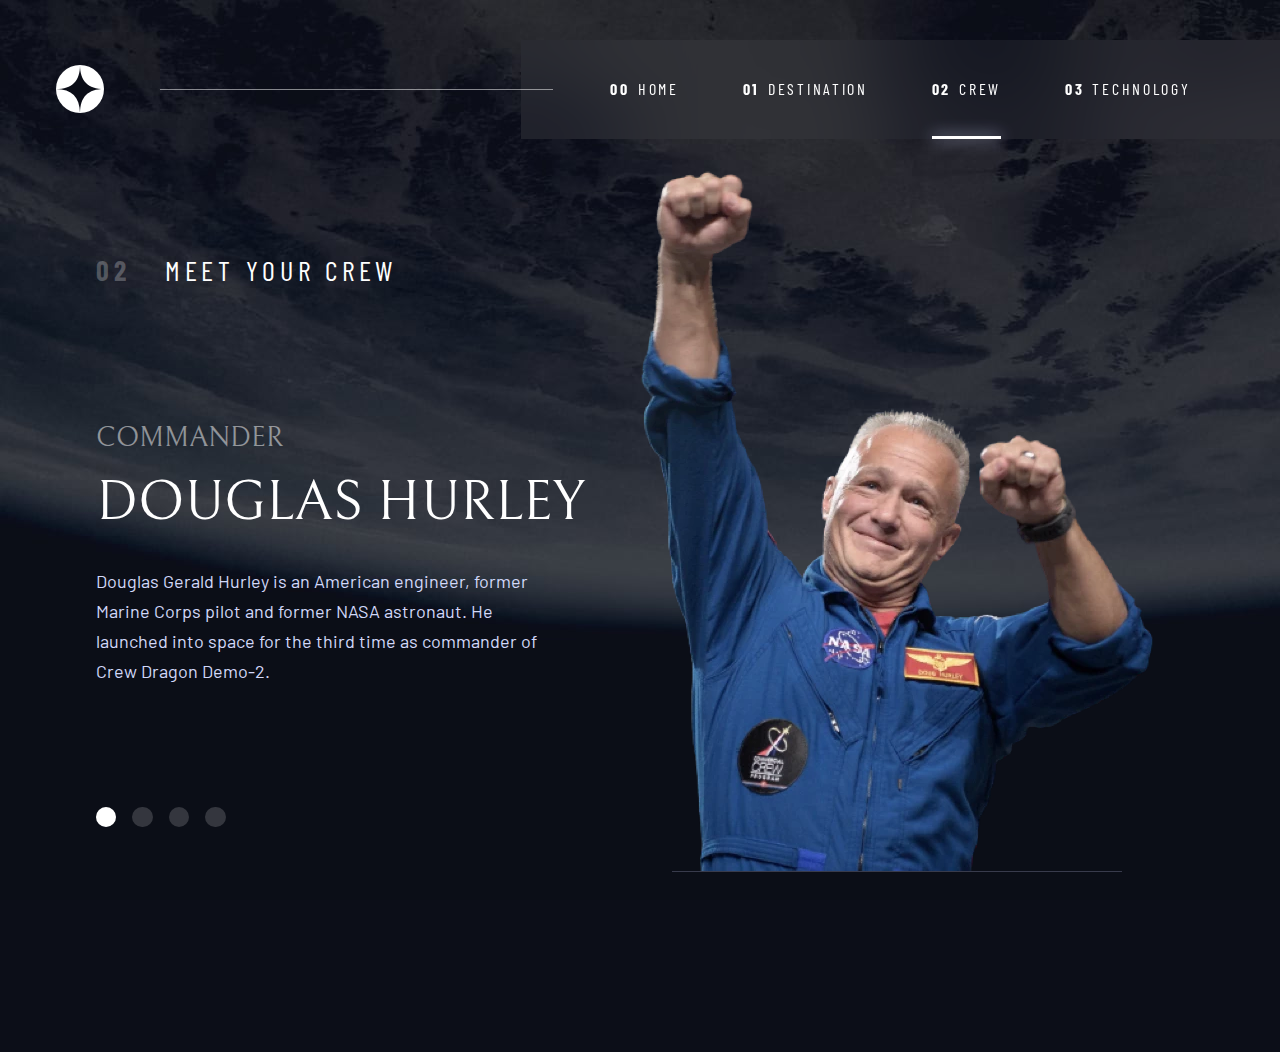
==== commit 93f748ef: "fix accessibility" ====
--- a/crew.html
+++ b/crew.html
@@ -5,7 +5,7 @@
   <meta charset="UTF-8">
   <meta name="viewport" content="width=device-width, initial-scale=1.0">
   <link rel="stylesheet" href="styles/styles.css">
-  <link rel="icon" type="image/png" sizes="32x32" href="./assets/favicon-32x32.png">
+  <link rel="icon" type="image/png" sizes="32x32" href="/assets/favicon-32x32.png">
   <script src="javascript/navigation.js" defer></script>
   <script src="javascript/tabs.js" defer></script>
   <title>Frontend Mentor | Space tourism website</title>
@@ -16,11 +16,11 @@
     <header class="primary-header flex">
       <div>
         <!-- Must put the dimensions of images so the browser knows the aspect ratio-->
-        <img src="assets/shared/logo.svg" class="logo" alt="White Circle Logo" width="40px" height="40px">
+        <img src="assets/shared/logo.svg" class="logo" alt="White Circle" width="40px" height="40px">
       </div>
       <!-- For accessibility we should always put the toggle button inside the nav element -->
-      <nav role="navigation" aria-label="primary">
-        <button id='menu-trigger' class="menu-trigger click-target-helper" aria-controls="primary-navigation"
+      <nav aria-label="primary">
+        <button id='menu-trigger' class="menu-trigger click-target-helper" aria-controls="primary-navigation-list"
           aria-haspopup="true" aria-expanded="false" tabindex="0">
           <span class="sr-only">Open Menu</span>
         </button>
--- a/styles/styles.css
+++ b/styles/styles.css
@@ -60,25 +60,6 @@
   cursor: pointer;
 }
 
-/* Remove all animations, transitions and smooth scroll for people that prefer not to see them */
-@media (prefers-reduced-motion: reduce) {
-  html:focus-within {
-    scroll-behavior: auto;
-  }
-
-  *,
-*::before,
-*::after {
-    -webkit-animation-duration: 0.01ms !important;
-            animation-duration: 0.01ms !important;
-    -webkit-animation-iteration-count: 1 !important;
-            animation-iteration-count: 1 !important;
-    -webkit-transition-duration: 0.01ms !important;
-         -o-transition-duration: 0.01ms !important;
-            transition-duration: 0.01ms !important;
-    scroll-behavior: auto !important;
-  }
-}
 :root {
   --phone-max: 37.4374em;
   --tab-port-min: 37.5em // 600px
@@ -148,7 +129,7 @@
   --ff-serif: "Bellefair", var(--font-serif);
   --ff-sans-cond: "Barlow Condensed", var(--font-sans);
   --ff-sans-normal: "Barlow", var(--font-sans);
-  --fs-900: clamp(5rem, 8.5vw + 1rem, 9.375rem);
+  --fs-900: clamp(5rem, 14.5vw + 1rem, 9.375rem);
   --fs-800: 3.55rem;
   --fs-750: 1.75rem;
   --fs-700: 1.5rem;
@@ -440,11 +421,12 @@
   font-family: var(--ff-sans-normal);
   font-size: var(--fs-400);
   font-weight: var(--fw-normal);
-  line-height: 1.5;
+  line-height: 1.667;
   display: grid;
   grid-template-rows: -webkit-min-content 1fr;
   grid-template-rows: min-content 1fr;
-  background-image: var(--bg-image) 0/cover fixed;
+  background: var(--bg-image) 0/cover fixed;
+  background-color: var(--clr-dark);
   overflow-x: hidden;
 }
 
@@ -777,17 +759,26 @@
   padding-inline: 1.5rem;
   padding-bottom: 3rem;
 }
-.grid-container > * {
-  max-width: 50ch;
+.grid-container * {
+  max-width: 45ch;
 }
 @media (min-width: 56.25em) {
   .grid-container {
     text-align: left;
-    -webkit-column-gap: var(--container-gap, 2rem);
-       -moz-column-gap: var(--container-gap, 2rem);
-            column-gap: var(--container-gap, 2rem);
+    -webkit-column-gap: var(--container-gap, 4rem);
+       -moz-column-gap: var(--container-gap, 4rem);
+            column-gap: var(--container-gap, 4rem);
     grid-template-columns: minmax(0.5rem, 1fr) repeat(2, minmax(0, 40rem)) minmax(0.5rem, 1fr);
     padding-bottom: max(5rem, 20vh);
+  }
+}
+.grid-container--home h1 span {
+  margin-top: 0.25em;
+}
+@media (max-width: 37.4374em) {
+  .grid-container--home > :last-child {
+    -ms-flex-item-align: end;
+        align-self: end;
   }
 }
 @media (min-width: 56.25em) {
